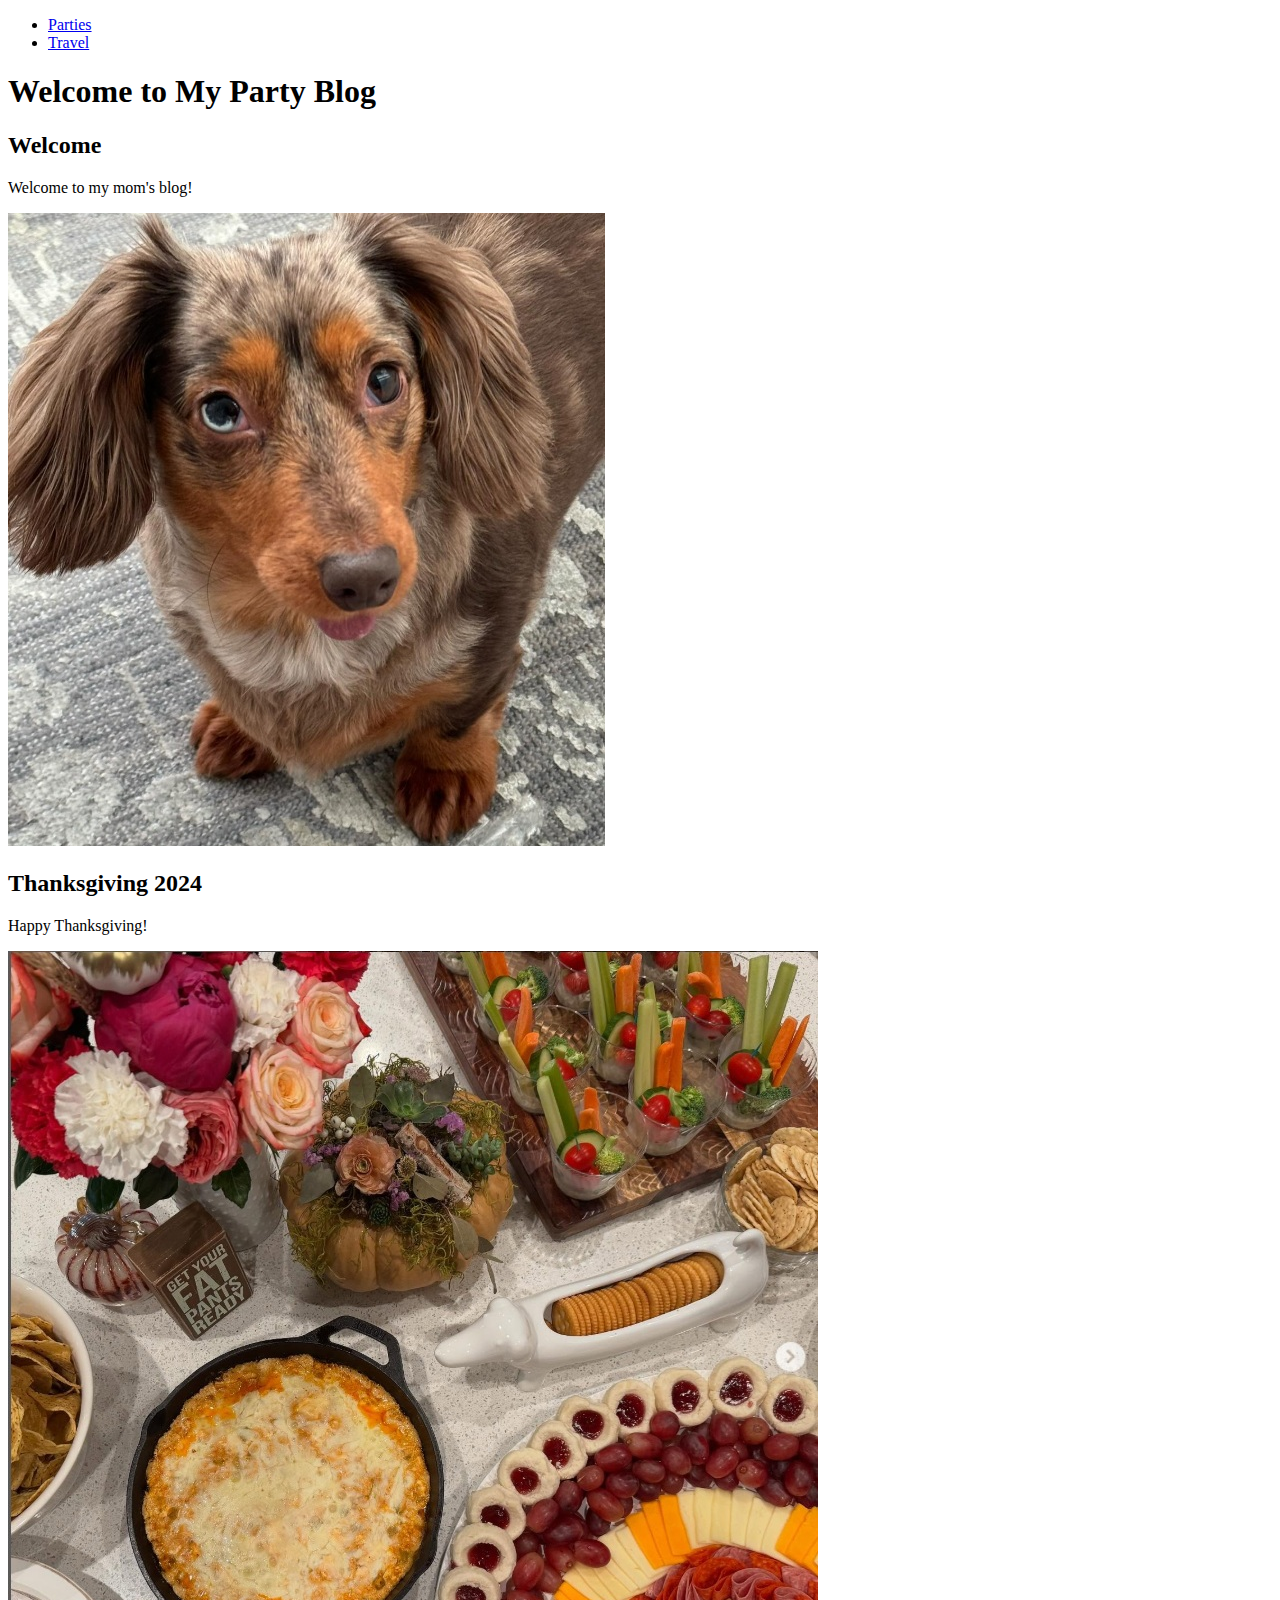
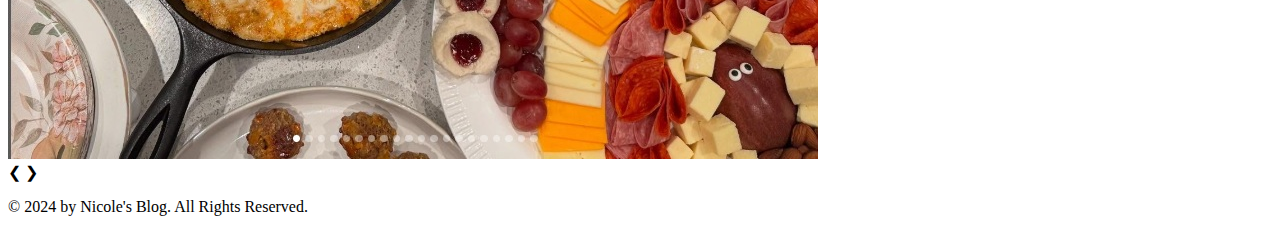
==== index.html @ cda059d3 "testing" ====
<!DOCTYPE html>
<html lang="en">
<head>
    <meta charset="UTF-8">
    <meta name="viewport" content="width=device-width, initial-scale=1.0">
    <title>Travel & Party Blog</title>
    <link rel="stylesheet" href="styles.css">
</head>
<body>
    <header>
        <nav>
            <ul>
                <li><a href="index.html">Parties</a></li>
                <li><a href="travel.html">Travel</a></li>
            </ul>
        </nav>
        <h1>Welcome to My Party Blog</h1>
    </header>

    <main class="content">
        <!-- Placeholder for adding blog posts -->
        <section id="posts">
            <article class="blog-post">
                <h2>Welcome</h2>
                <p>Welcome to my mom's blog!</p>
                <img src="images/Parties/dolly.jpg" alt="Sample Image">
            </article>
            <!-- Repeat article blocks for new posts -->
        </section>

        <section id="posts">
            <article class="blog-post">
                <h2>Thanksgiving 2024</h2>
                <p>Happy Thanksgiving!</p>
                <!-- Slideshow Section, add a slideshow that has navigational arrows to cycle through all the images -->
                <section id="slideshow">
                    <div class="slideshow-container">
                        <!-- Images must be manually adjusted to be the same
                             size in order to avoid funky transitions-->
                        <div class="slide fade">
                            <img src="images/Parties/thanksgiving2024.jpg" alt="slide 1">
                        </div>
                        <div class="slide fade">
                            <img src="images/Parties/2thanksgiving2024.jpg" alt="slide 2">
                        </div>
                        <!-- The below are navigational arrows to walk through the slideshow -->
                        <a class="prev" onclick="changeSlide(-1)">&#10094;</a>
                        <a class="next" onclick="changeSlide(1)">&#10095;</a>
                    </div>
                </section>

            </article>
        </section>
    </main>

    <footer>
        <p>© 2024 by Nicole's Blog. All Rights Reserved.</p>
    </footer>

    <script>
        let slideIndex = 0;
        showSlides(slideIndex);
    
        function changeSlide(n) {
            showSlides(slideIndex += n);
        }
    
        function showSlides(n) {
            let slides = document.getElementsByClassName("slide");
            if (n >= slides.length) { slideIndex = 0; }
            if (n < 0) { slideIndex = slides.length - 1; }
            for (let i = 0; i < slides.length; i++) {
                slides[i].style.display = "none";
            }
            slides[slideIndex].style.display = "block";
        }
    
    </script>
</body>
</html>
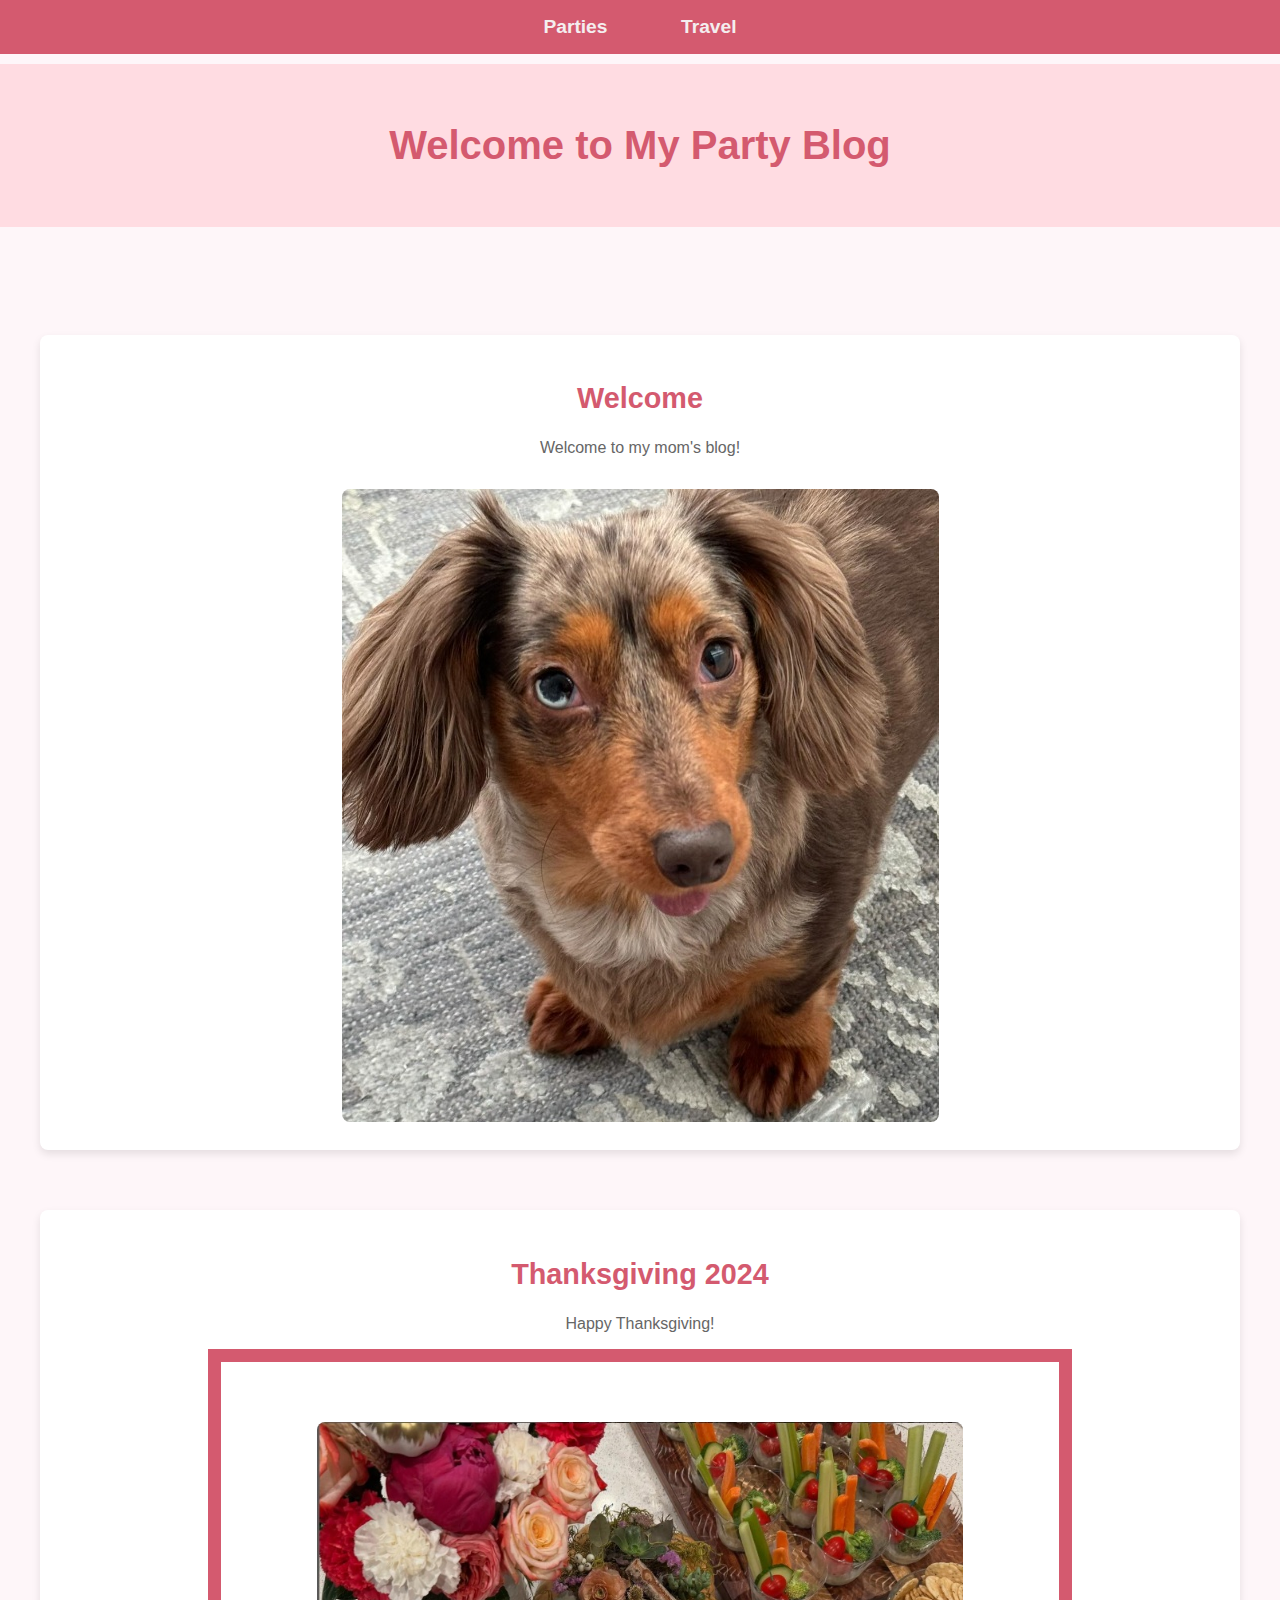
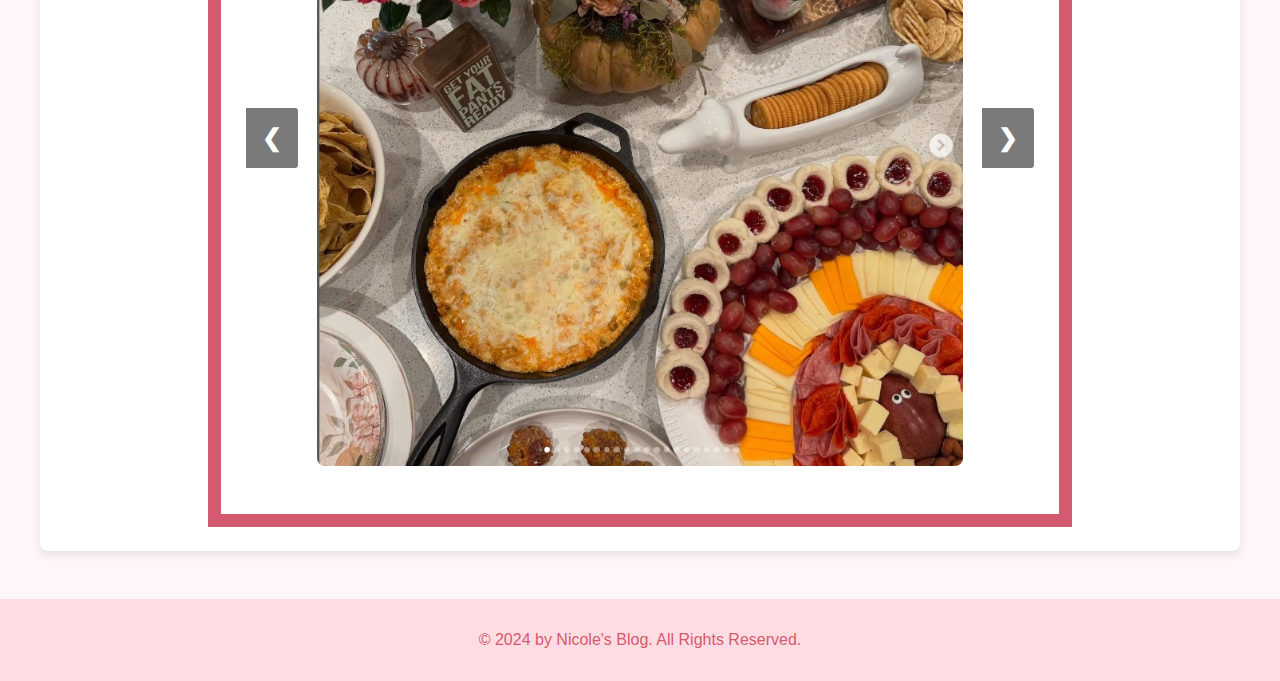
==== commit 4b7589ad: "Add files via upload" ====
--- a/index.html
+++ b/index.html
@@ -1,80 +1,80 @@
-<!DOCTYPE html>
-<html lang="en">
-<head>
-    <meta charset="UTF-8">
-    <meta name="viewport" content="width=device-width, initial-scale=1.0">
-    <title>Travel & Party Blog</title>
-    <link rel="stylesheet" href="styles.css">
-</head>
-<body>
-    <header>
-        <nav>
-            <ul>
-                <li><a href="index.html">Parties</a></li>
-                <li><a href="travel.html">Travel</a></li>
-            </ul>
-        </nav>
-        <h1>Welcome to My Party Blog</h1>
-    </header>
-
-    <main class="content">
-        <!-- Placeholder for adding blog posts -->
-        <section id="posts">
-            <article class="blog-post">
-                <h2>Welcome</h2>
-                <p>Welcome to my mom's blog!</p>
-                <img src="images/Parties/dolly.jpg" alt="Sample Image">
-            </article>
-            <!-- Repeat article blocks for new posts -->
-        </section>
-
-        <section id="posts">
-            <article class="blog-post">
-                <h2>Thanksgiving 2024</h2>
-                <p>Happy Thanksgiving!</p>
-                <!-- Slideshow Section, add a slideshow that has navigational arrows to cycle through all the images -->
-                <section id="slideshow">
-                    <div class="slideshow-container">
-                        <!-- Images must be manually adjusted to be the same
-                             size in order to avoid funky transitions-->
-                        <div class="slide fade">
-                            <img src="images/Parties/thanksgiving2024.jpg" alt="slide 1">
-                        </div>
-                        <div class="slide fade">
-                            <img src="images/Parties/2thanksgiving2024.jpg" alt="slide 2">
-                        </div>
-                        <!-- The below are navigational arrows to walk through the slideshow -->
-                        <a class="prev" onclick="changeSlide(-1)">&#10094;</a>
-                        <a class="next" onclick="changeSlide(1)">&#10095;</a>
-                    </div>
-                </section>
-
-            </article>
-        </section>
-    </main>
-
-    <footer>
-        <p>© 2024 by Nicole's Blog. All Rights Reserved.</p>
-    </footer>
-
-    <script>
-        let slideIndex = 0;
-        showSlides(slideIndex);
-    
-        function changeSlide(n) {
-            showSlides(slideIndex += n);
-        }
-    
-        function showSlides(n) {
-            let slides = document.getElementsByClassName("slide");
-            if (n >= slides.length) { slideIndex = 0; }
-            if (n < 0) { slideIndex = slides.length - 1; }
-            for (let i = 0; i < slides.length; i++) {
-                slides[i].style.display = "none";
-            }
-            slides[slideIndex].style.display = "block";
-        }
-    
-    </script>
-</body>
-</html>
+<!DOCTYPE html>
+<html lang="en">
+<head>
+    <meta charset="UTF-8">
+    <meta name="viewport" content="width=device-width, initial-scale=1.0">
+    <title>Travel & Party Blog</title>
+    <link rel="stylesheet" href="styles.css">
+</head>
+<body>
+    <header>
+        <nav>
+            <ul>
+                <li><a href="index.html">Parties</a></li>
+                <li><a href="travel.html">Travel</a></li>
+            </ul>
+        </nav>
+        <h1>Welcome to My Party Blog</h1>
+    </header>
+
+    <main class="content">
+        <!-- Placeholder for adding blog posts -->
+        <section id="posts">
+            <article class="blog-post">
+                <h2>Welcome</h2>
+                <p>Welcome to my mom's blog!</p>
+                <img src="images/Parties/dolly.jpg" alt="Sample Image">
+            </article>
+            <!-- Repeat article blocks for new posts -->
+        </section>
+
+        <section id="posts">
+            <article class="blog-post">
+                <h2>Thanksgiving 2024</h2>
+                <p>Happy Thanksgiving!</p>
+                <!-- Slideshow Section, add a slideshow that has navigational arrows to cycle through all the images -->
+                <section id="slideshow">
+                    <div class="slideshow-container">
+                        <!-- Images must be manually adjusted to be the same
+                             size in order to avoid funky transitions-->
+                        <div class="slide fade">
+                            <img src="images/Parties/thanksgiving2024.jpg" alt="slide 1">
+                        </div>
+                        <div class="slide fade">
+                            <img src="images/Parties/2thanksgiving2024.jpg" alt="slide 2">
+                        </div>
+                        <!-- The below are navigational arrows to walk through the slideshow -->
+                        <a class="prev" onclick="changeSlide(-1)">&#10094;</a>
+                        <a class="next" onclick="changeSlide(1)">&#10095;</a>
+                    </div>
+                </section>
+
+            </article>
+        </section>
+    </main>
+
+    <footer>
+        <p>© 2024 by Nicole's Blog. All Rights Reserved.</p>
+    </footer>
+
+    <script>
+        let slideIndex = 0;
+        showSlides(slideIndex);
+    
+        function changeSlide(n) {
+            showSlides(slideIndex += n);
+        }
+    
+        function showSlides(n) {
+            let slides = document.getElementsByClassName("slide");
+            if (n >= slides.length) { slideIndex = 0; }
+            if (n < 0) { slideIndex = slides.length - 1; }
+            for (let i = 0; i < slides.length; i++) {
+                slides[i].style.display = "none";
+            }
+            slides[slideIndex].style.display = "block";
+        }
+    
+    </script>
+</body>
+</html>
--- a/styles.css
+++ b/styles.css
@@ -0,0 +1,187 @@
+/* General Styling */
+body {
+    font-family: 'Arial', sans-serif;
+    margin: 0;
+    padding: 0;
+    background-color: #fef6f9;
+    color: #333;
+}
+
+/* Header */
+header {
+    margin-top: 5%;
+    text-align: center;
+    background-color: #ffdce2;
+    padding: 2rem 0;
+}
+
+header h1 {
+    font-size: 2.5rem;
+    color: #d45a6f;
+}
+
+nav {
+    background-color: #d45a6f;
+    position: fixed;
+    top: 0;
+    left: 0;
+    width: 100%;
+    z-index: 1000;
+}
+
+nav ul {
+    display: flex;
+    justify-content: center;
+    list-style: none;
+    padding: 0;
+}
+
+nav ul li {
+    margin: 0 1.5rem;
+}
+
+nav ul li a {
+    display: sticky;
+    text-decoration: none;
+    color: #f4eeef;
+    font-size: 1.2rem;
+    font-weight: bold;
+    padding: 0.8rem;
+    padding-top: 0.8rem;;
+}
+
+nav ul li:hover {
+    background-color: #da7f8ebe;
+    color:#ffdce2
+}
+
+/* Main Content */
+.content {
+    max-width: 1200px;
+    margin: 2rem auto;
+    padding: 1rem;
+}
+
+#posts {
+    display: grid;
+    grid-template-columns: repeat(auto-fit, minmax(300px, 1fr));
+    gap: 1.5rem;
+    margin-top: 5%;
+}
+
+.blog-post {
+    background: #fff;
+    border-radius: 8px;
+    box-shadow: 0 4px 8px rgba(0, 0, 0, 0.1);
+    padding: 1.5rem;
+    text-align: center;
+}
+
+.blog-post img {
+    max-width: 100%;
+    border-radius: 8px;
+    margin-top: 1rem;
+}
+
+.blog-post h2 {
+    font-size: 1.8rem;
+    color: #d45a6f;
+}
+
+.blog-post p {
+    font-size: 1rem;
+    color: #666;
+}
+
+/* Footer */
+footer {
+    text-align: center;
+    background-color: #ffdce2;
+    padding: 1rem 0;
+    margin-top: 2rem;
+    color: #d45a6f;
+}
+
+/* Responsive Design */
+@media (max-width: 768px) {
+    nav ul {
+        flex-direction: column;
+    }
+
+    #posts {
+        grid-template-columns: 1fr;
+    }
+}
+
+/* Slideshow Styles */
+#slideshow {
+    position: relative;
+    max-width: 100%;
+    margin: auto;
+    overflow: hidden;
+}
+
+.slideshow-container {
+    position: relative;
+    max-width: 70%;
+    margin: auto;
+    border: 13px solid #d45a6f; /* Added border */
+    padding: 1rem; /* Optional for spacing inside the container */
+    display: flex;
+    justify-content: center;
+    align-items: center;
+    min-height: 80vh; /* Adjust height as needed for centering */
+}
+
+/* Slide */
+.slide {
+    display: none;
+}
+
+.slide img {
+    width: 80%;
+    height: auto;
+    border-radius: 8px;
+}
+
+/* Navigation buttons */
+.prev, .next {
+    position: absolute;
+    top: 50%;
+    transform: translateY(-50%);
+    width: auto;
+    padding: 16px;
+    color: white;
+    font-weight: bold;
+    font-size: 24px;
+    transition: 0.3s ease;
+    cursor: pointer;
+    border-radius: 0 3px 3px 0;
+}
+
+.prev {
+    left: 0;
+    background-color: rgba(0, 0, 0, 0.522);
+    margin-left: 3%;
+}
+
+.next {
+    right: 0;
+    background-color: rgba(0, 0, 0, 0.522);
+    margin-right: 3%;
+}
+
+.prev:hover, .next:hover {
+    background-color: rgba(0, 0, 0, 0.8);
+}
+
+/* Fade effect for slides */
+.fade {
+    animation: fadeEffect 1.5s ease;
+}
+
+@keyframes fadeEffect {
+    from { opacity: 0.4; } 
+    to { opacity: 1; }
+}
+
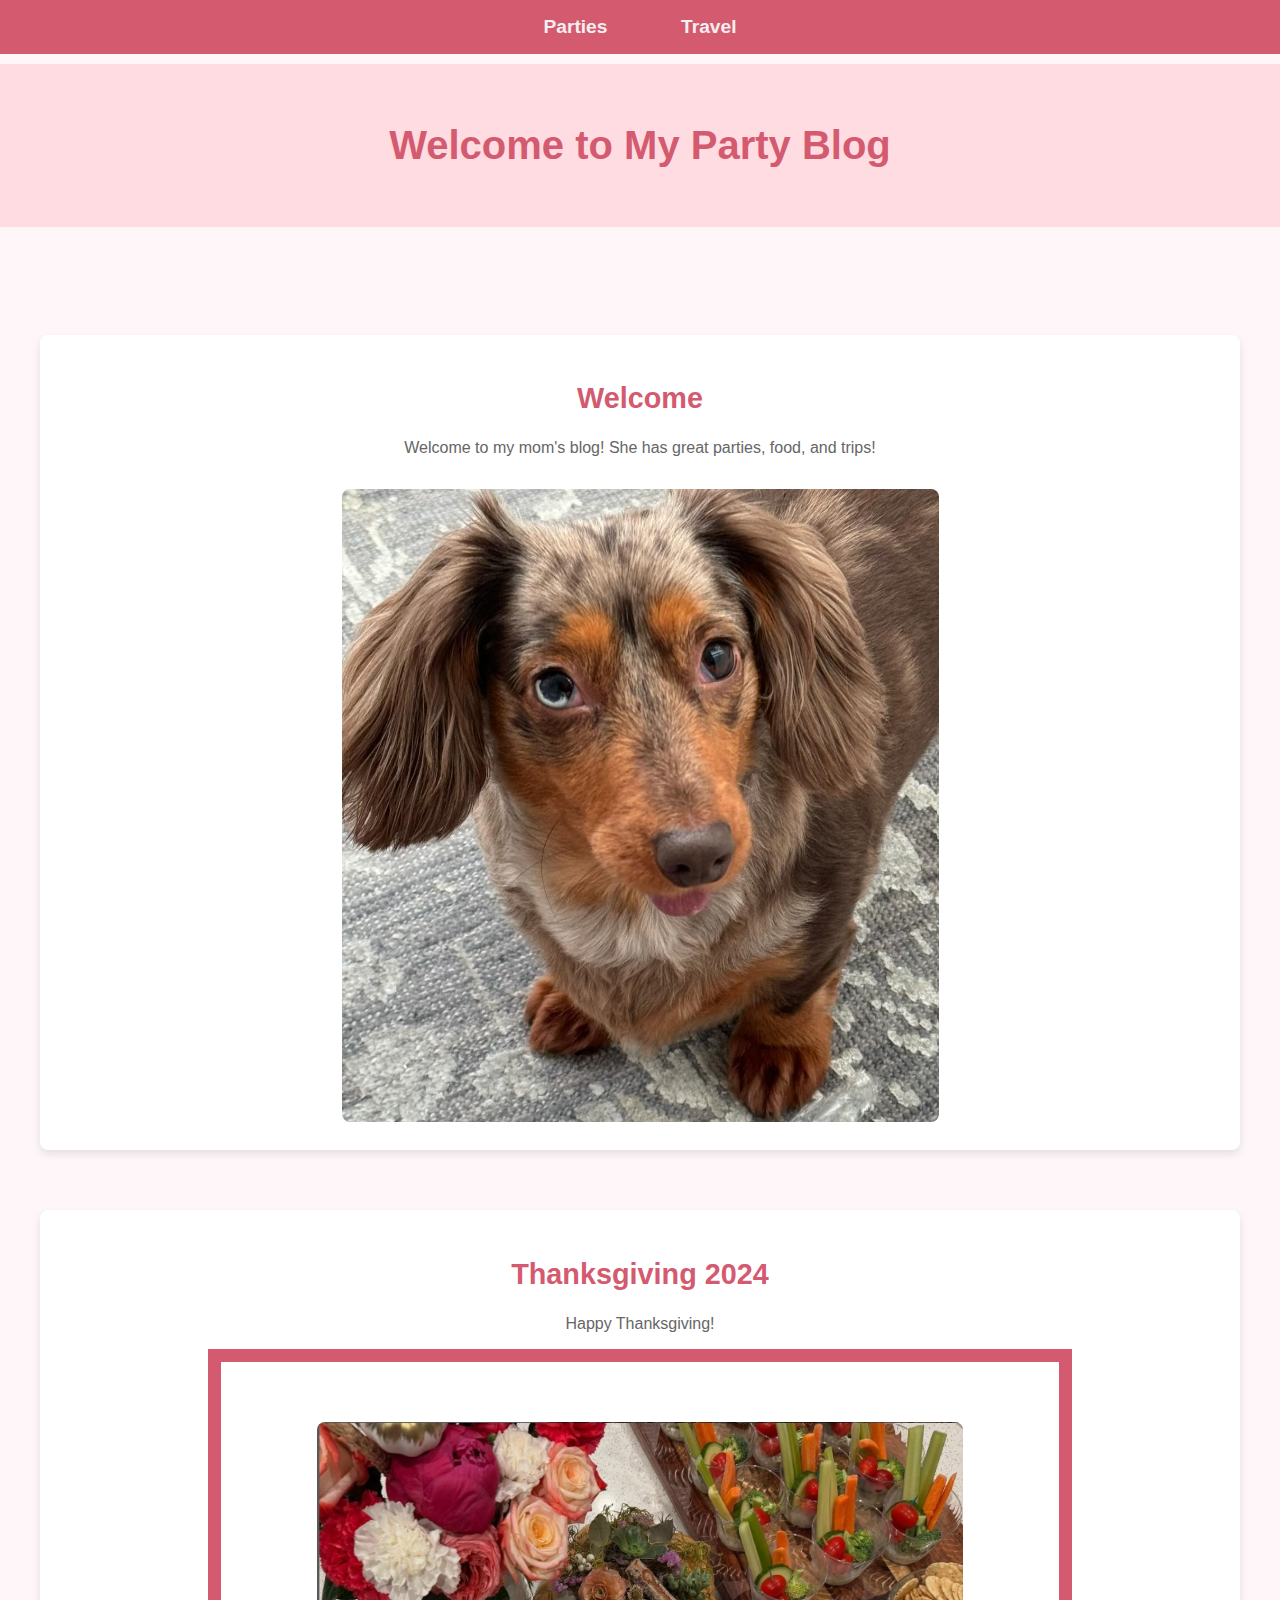
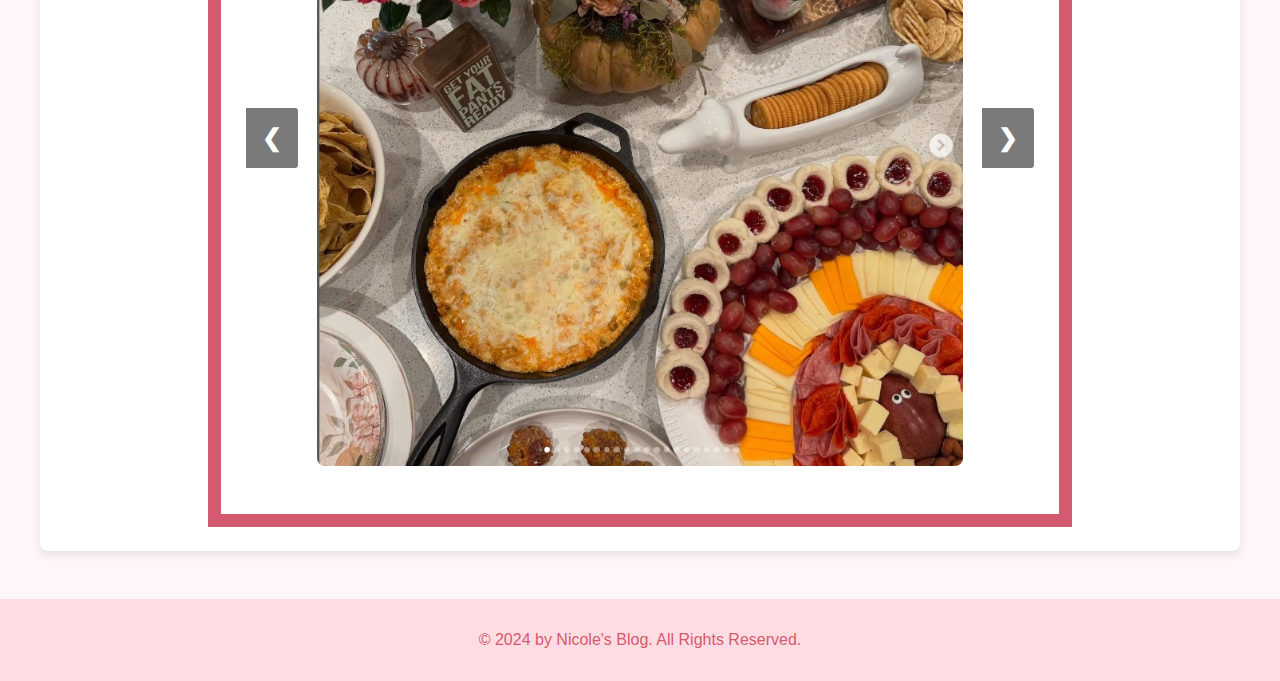
==== commit 5464b76b: "testing link" ====
--- a/index.html
+++ b/index.html
@@ -22,7 +22,7 @@
         <section id="posts">
             <article class="blog-post">
                 <h2>Welcome</h2>
-                <p>Welcome to my mom's blog!</p>
+                <p>Welcome to my mom's blog! She has great parties, food, and trips!</p>
                 <img src="images/Parties/dolly.jpg" alt="Sample Image">
             </article>
             <!-- Repeat article blocks for new posts -->
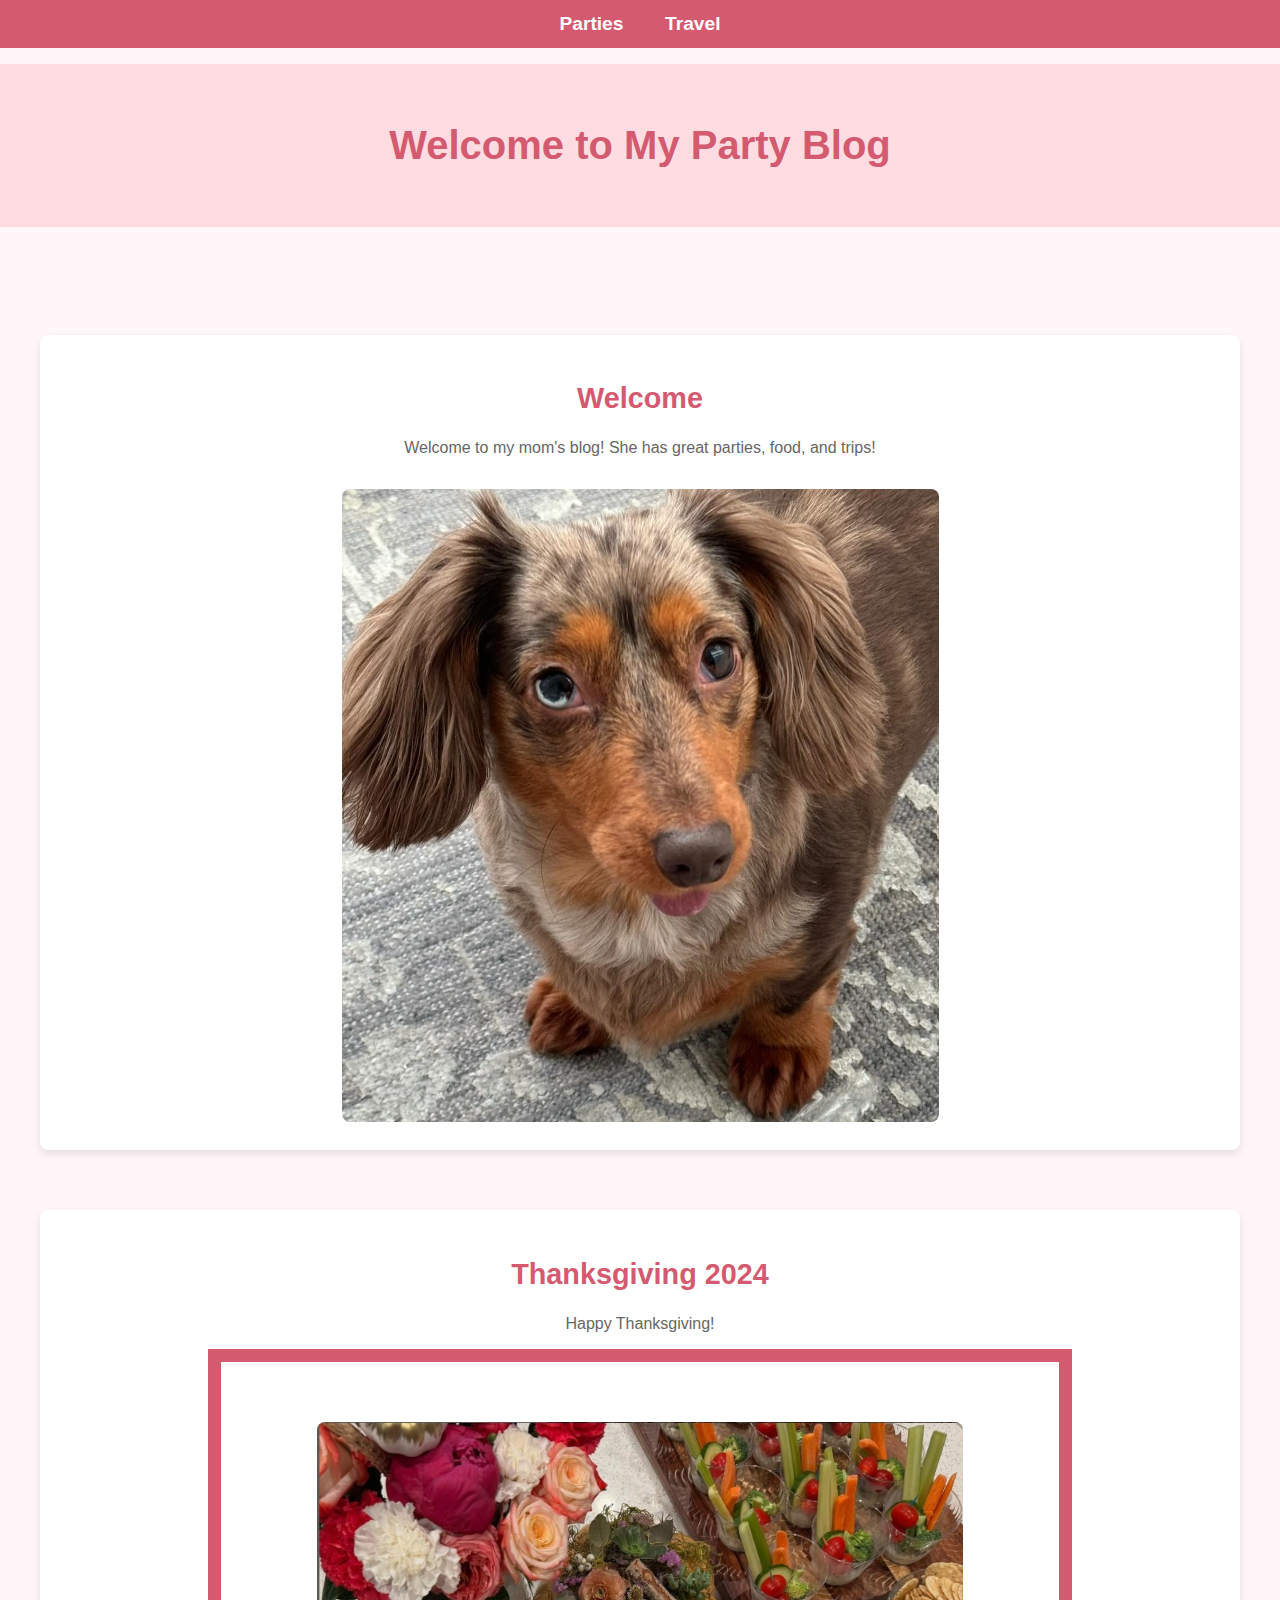
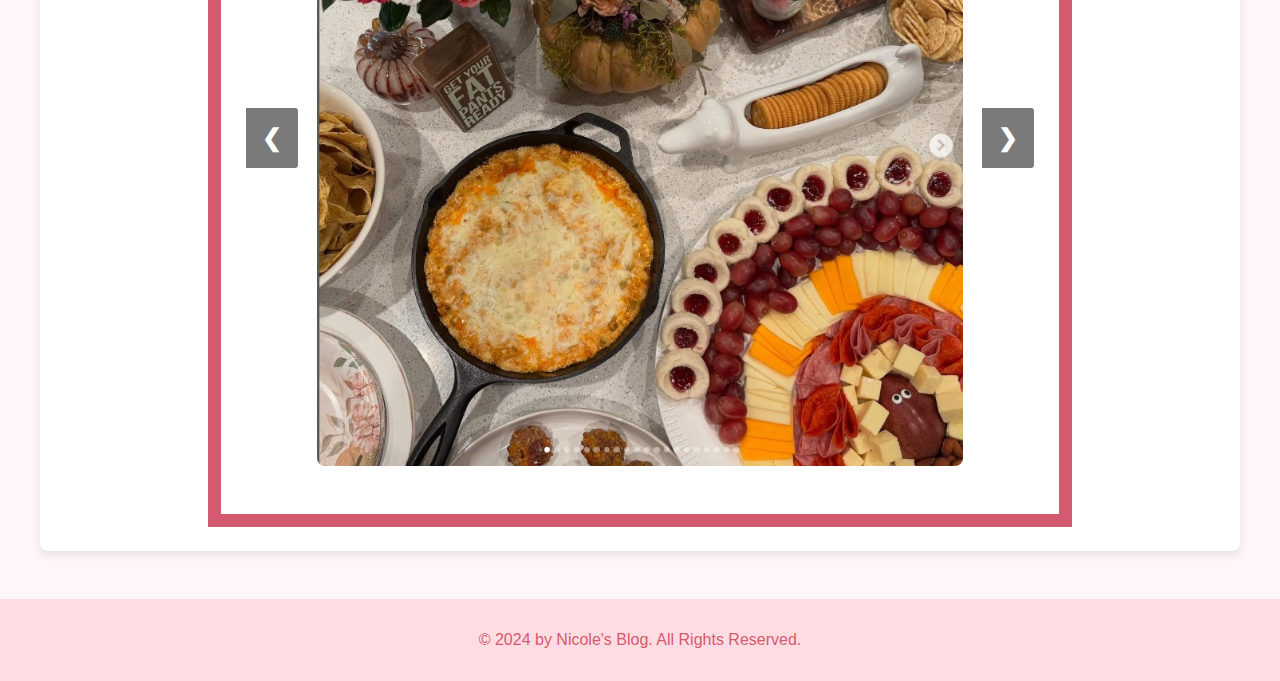
==== commit 8f061370: "fixed navbar bug" ====
--- a/index.html
+++ b/index.html
@@ -8,13 +8,15 @@
 </head>
 <body>
     <header>
-        <nav>
-            <ul>
-                <li><a href="index.html">Parties</a></li>
-                <li><a href="travel.html">Travel</a></li>
-            </ul>
-        </nav>
-        <h1>Welcome to My Party Blog</h1>
+        <div id="hero">
+            <nav>
+                <ul>
+                    <li><a href="index.html">Parties</a></li>
+                    <li><a href="travel.html">Travel</a></li>
+                </ul>
+            </nav>
+            <h1>Welcome to My Party Blog</h1>
+        </div>
     </header>
 
     <main class="content">
--- a/styles.css
+++ b/styles.css
@@ -20,6 +20,8 @@
     color: #d45a6f;
 }
 
+/* Navigation bar */
+/* Navigation bar */
 nav {
     background-color: #d45a6f;
     position: fixed;
@@ -27,32 +29,37 @@
     left: 0;
     width: 100%;
     z-index: 1000;
+    overflow-x: auto; /* Ensure scrolling works for smaller screens */
 }
 
 nav ul {
+    list-style: none;
+    margin: 0;
+    padding: 0;
     display: flex;
     justify-content: center;
-    list-style: none;
-    padding: 0;
+    white-space: nowrap; /* Prevent wrapping */
+    overflow-x: auto; /* Allow horizontal scrolling if needed */
+    flex-wrap: nowrap; /* Ensure no wrapping */
 }
 
 nav ul li {
-    margin: 0 1.5rem;
+    margin: 0 0.5rem; /* Reduced spacing for better fit */
+    flex-shrink: 0; /* Prevent shrinking of list items */
 }
 
 nav ul li a {
-    display: sticky;
+    display: block;
+    padding: 0.8rem;
+    color: white;
     text-decoration: none;
-    color: #f4eeef;
-    font-size: 1.2rem;
     font-weight: bold;
-    padding: 0.8rem;
-    padding-top: 0.8rem;;
+    font-size: 1.2rem; /* Adjust font size for better fit */
+    text-align: center;
 }
 
-nav ul li:hover {
-    background-color: #da7f8ebe;
-    color:#ffdce2
+nav ul li a:hover {
+    background-color: #dc7788;
 }
 
 /* Main Content */
@@ -102,12 +109,15 @@
     color: #d45a6f;
 }
 
-/* Responsive Design */
 @media (max-width: 768px) {
+    /* Remove this part or adjust to not force a column layout */
+    /* nav ul {
+        flex-direction: column; 
+    } */
     nav ul {
-        flex-direction: column;
+        flex-wrap: nowrap; /* Keep items in a row on small screens */
     }
-
+    
     #posts {
         grid-template-columns: 1fr;
     }
